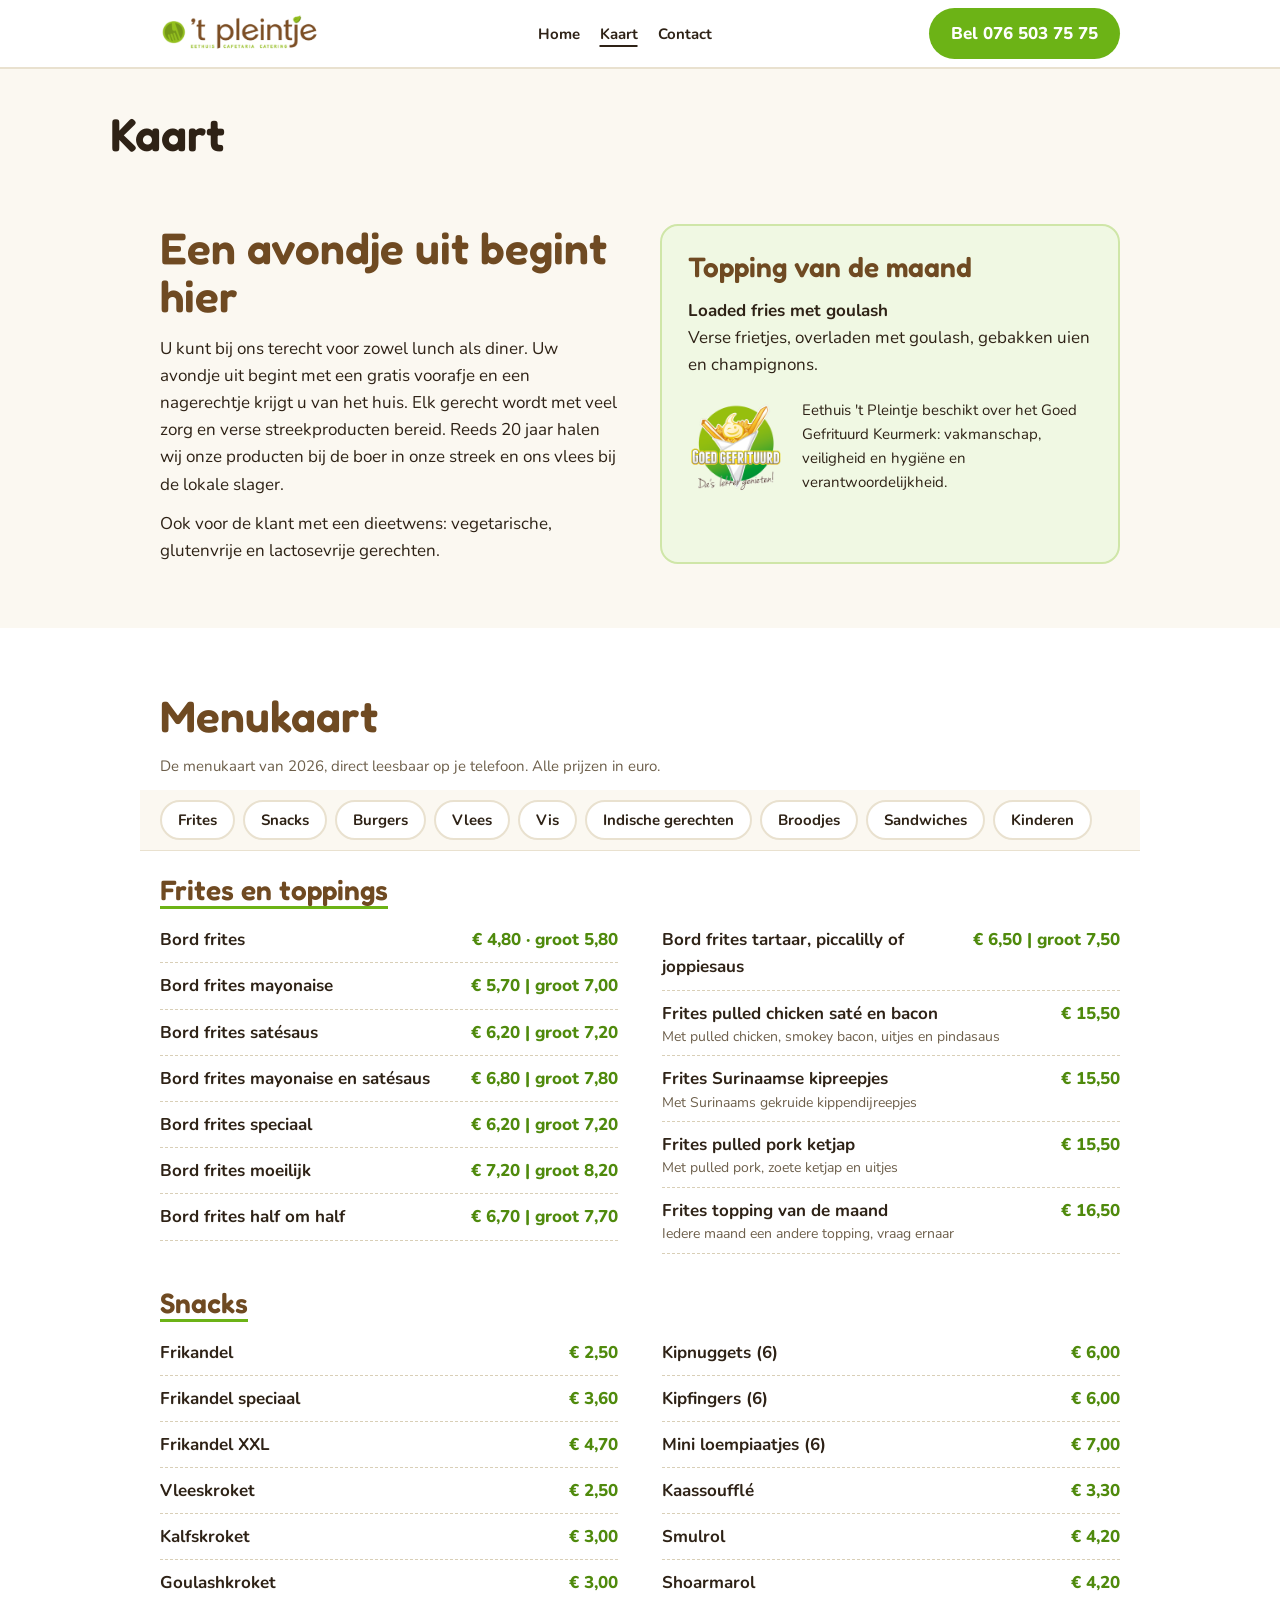
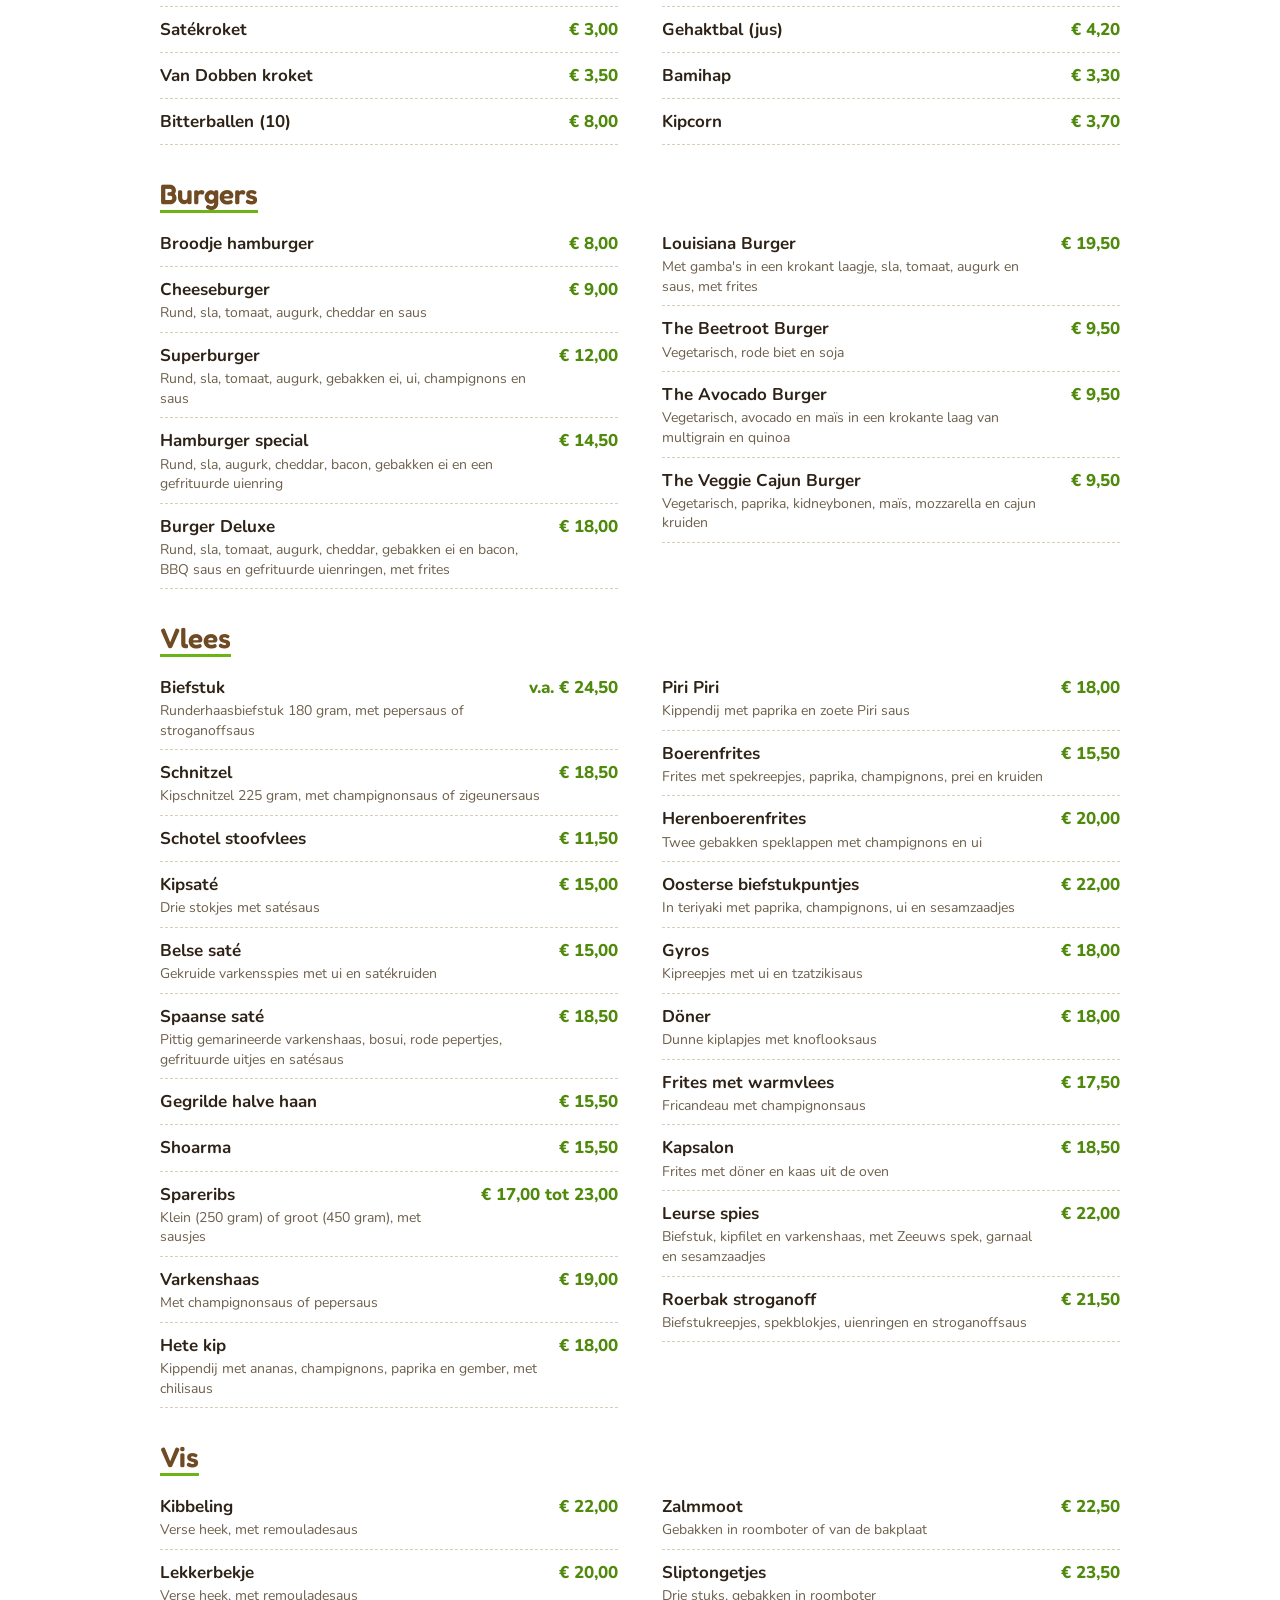
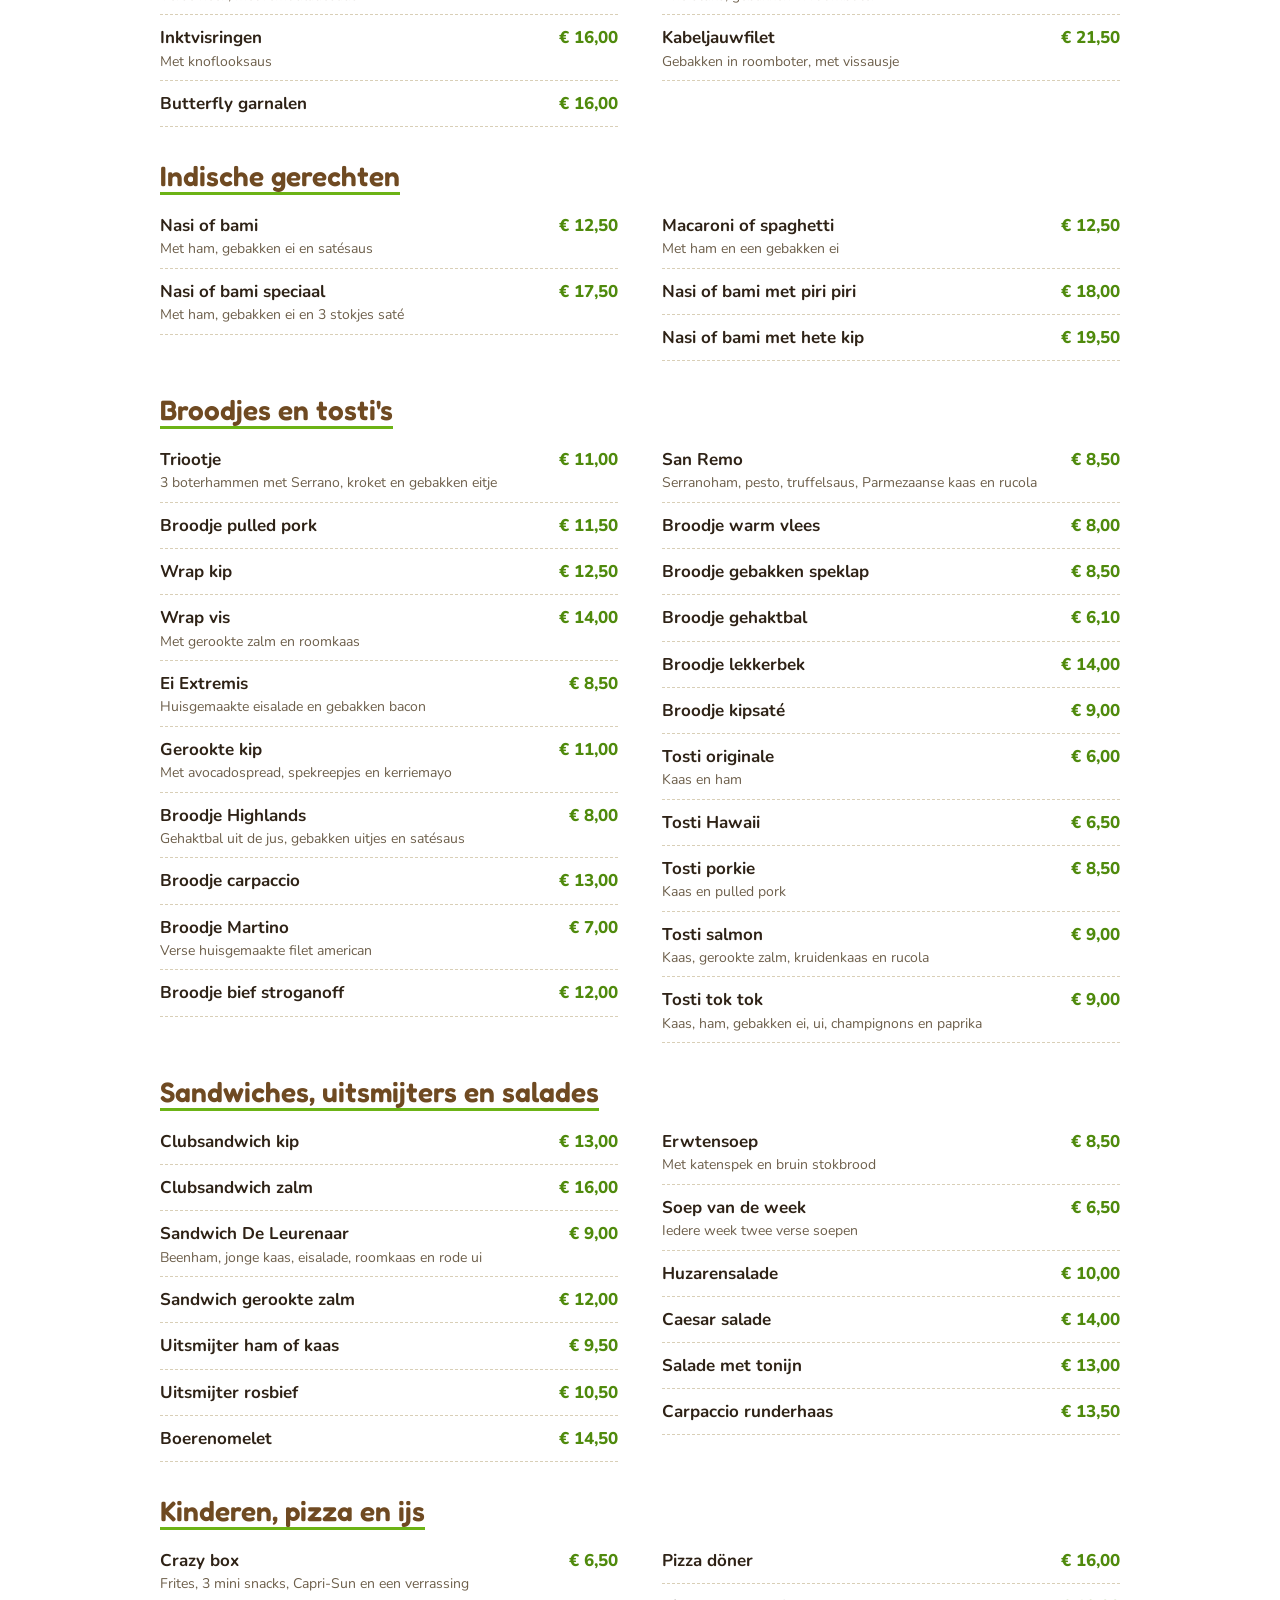
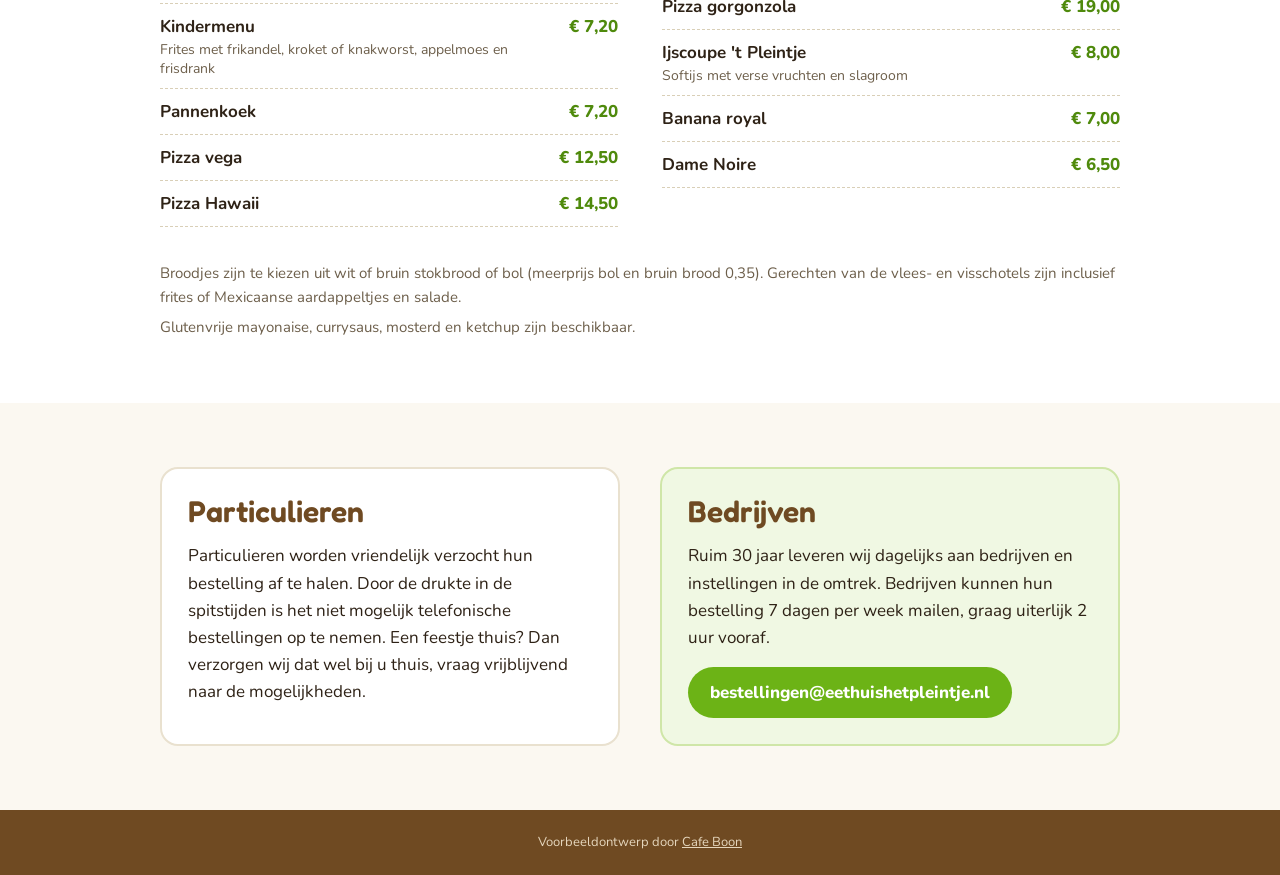
==== aanbod.html @ 77d81c23 "Website opgedeeld in meerdere pagina's" ====
<!doctype html>
<html lang="nl">
<head>
<meta charset="utf-8">
<meta name="viewport" content="width=device-width,initial-scale=1">
<title>Kaart | Eethuis 't Pleintje</title>
<meta name="description" content="Eethuis 't Pleintje aan het Van Bergenplein in Etten-Leur. Eethuis, cafetaria en catering sinds 1988, met de complete menukaart met prijzen en de openingstijden.">
<meta name="robots" content="noindex">
<meta property="og:title" content="Eethuis 't Pleintje, Etten-Leur">
<meta property="og:description" content="Vers. Verrassend. Veelzijdig. Eethuis, cafetaria en catering aan het Van Bergenplein.">
<meta property="og:image" content="https://eethuishetpleintje.cafeboon.com/images/og.jpg">
<link rel="icon" href="images/favicon.png">
<link rel="preconnect" href="https://fonts.googleapis.com"><link rel="preconnect" href="https://fonts.gstatic.com" crossorigin>
<link href="https://fonts.googleapis.com/css2?family=Fredoka:wght@500;600&family=Nunito:wght@400;700;800&display=swap" rel="stylesheet">
<link rel="stylesheet" href="style.css">
</head>
<body>
<div class="top"><div class="in"><a href="index.html"><img alt="'t Pleintje, eethuis, cafetaria, catering" height="42" src="images/logo.png" width="160"/></a>
<nav><a href="index.html">Home</a><a aria-current="page" href="aanbod.html">Kaart</a><a href="contact.html">Contact</a></nav>
<a class="btn" href="tel:+31765037575">Bel 076 503 75 75</a></div></div>
<div aria-label="Pagina's" class="sn-bar" role="navigation"><a class="sn-link" href="index.html">Home</a><a aria-current="page" class="sn-link" href="aanbod.html">Kaart</a><a class="sn-link" href="contact.html">Contact</a></div>
<div class="sn-head"><h1>Kaart</h1></div>
<section class="s"><div class="wrap two">
<div>
<h2>Een avondje uit begint hier</h2>
<p>U kunt bij ons terecht voor zowel lunch als diner. Uw avondje uit begint met een gratis voorafje en een nagerechtje krijgt u van het huis. Elk gerecht wordt met veel zorg en verse streekproducten bereid. Reeds 20 jaar halen wij onze producten bij de boer in onze streek en ons vlees bij de lokale slager.</p>
<p style="margin-top:12px">Ook voor de klant met een dieetwens: vegetarische, glutenvrije en lactosevrije gerechten.</p>
</div>
<div class="box g">
<h2 style="font-size:28px">Topping van de maand</h2>
<p><b>Loaded fries met goulash</b><br/>Verse frietjes, overladen met goulash, gebakken uien en champignons.</p>
<div class="keur" style="margin-top:20px"><img alt="Goed Gefrituurd keurmerk" height="96" src="images/keurmerk.png" width="96"/><p style="font-size:15px">Eethuis 't Pleintje beschikt over het Goed Gefrituurd Keurmerk: vakmanschap, veiligheid en hygiëne en verantwoordelijkheid.</p></div>
</div>
</div></section>
<section class="s" id="menukaart" style="background:#fff"><div class="wrap">
<h2>Menukaart</h2>
<p class="note" style="margin-bottom:12px">De menukaart van 2026, direct leesbaar op je telefoon. Alle prijzen in euro.</p>
<div class="tabs">
<a href="aanbod.html#friet">Frites</a><a href="aanbod.html#snacks">Snacks</a><a href="aanbod.html#burgers">Burgers</a><a href="aanbod.html#vlees">Vlees</a><a href="aanbod.html#vis">Vis</a><a href="aanbod.html#indisch">Indische gerechten</a><a href="aanbod.html#broodjes">Broodjes</a><a href="aanbod.html#lunch">Sandwiches</a><a href="aanbod.html#kids">Kinderen</a></div>
<section class="cat" id="friet"><h3>Frites en toppings</h3><ul><li><div><b>Bord frites</b></div><span>€ 4,80 · groot 5,80</span></li><li><div><b>Bord frites mayonaise</b></div><span>€ 5,70 | groot 7,00</span></li><li><div><b>Bord frites satésaus</b></div><span>€ 6,20 | groot 7,20</span></li><li><div><b>Bord frites mayonaise en satésaus</b></div><span>€ 6,80 | groot 7,80</span></li><li><div><b>Bord frites speciaal</b></div><span>€ 6,20 | groot 7,20</span></li><li><div><b>Bord frites moeilijk</b></div><span>€ 7,20 | groot 8,20</span></li><li><div><b>Bord frites half om half</b></div><span>€ 6,70 | groot 7,70</span></li><li><div><b>Bord frites tartaar, piccalilly of joppiesaus</b></div><span>€ 6,50 | groot 7,50</span></li><li><div><b>Frites pulled chicken saté en bacon</b><small>Met pulled chicken, smokey bacon, uitjes en pindasaus</small></div><span>€ 15,50</span></li><li><div><b>Frites Surinaamse kipreepjes</b><small>Met Surinaams gekruide kippendijreepjes</small></div><span>€ 15,50</span></li><li><div><b>Frites pulled pork ketjap</b><small>Met pulled pork, zoete ketjap en uitjes</small></div><span>€ 15,50</span></li><li><div><b>Frites topping van de maand</b><small>Iedere maand een andere topping, vraag ernaar</small></div><span>€ 16,50</span></li></ul></section>
<section class="cat" id="snacks"><h3>Snacks</h3><ul><li><div><b>Frikandel</b></div><span>€ 2,50</span></li><li><div><b>Frikandel speciaal</b></div><span>€ 3,60</span></li><li><div><b>Frikandel XXL</b></div><span>€ 4,70</span></li><li><div><b>Vleeskroket</b></div><span>€ 2,50</span></li><li><div><b>Kalfskroket</b></div><span>€ 3,00</span></li><li><div><b>Goulashkroket</b></div><span>€ 3,00</span></li><li><div><b>Satékroket</b></div><span>€ 3,00</span></li><li><div><b>Van Dobben kroket</b></div><span>€ 3,50</span></li><li><div><b>Bitterballen (10)</b></div><span>€ 8,00</span></li><li><div><b>Kipnuggets (6)</b></div><span>€ 6,00</span></li><li><div><b>Kipfingers (6)</b></div><span>€ 6,00</span></li><li><div><b>Mini loempiaatjes (6)</b></div><span>€ 7,00</span></li><li><div><b>Kaassoufflé</b></div><span>€ 3,30</span></li><li><div><b>Smulrol</b></div><span>€ 4,20</span></li><li><div><b>Shoarmarol</b></div><span>€ 4,20</span></li><li><div><b>Gehaktbal (jus)</b></div><span>€ 4,20</span></li><li><div><b>Bamihap</b></div><span>€ 3,30</span></li><li><div><b>Kipcorn</b></div><span>€ 3,70</span></li></ul></section>
<section class="cat" id="burgers"><h3>Burgers</h3><ul><li><div><b>Broodje hamburger</b></div><span>€ 8,00</span></li><li><div><b>Cheeseburger</b><small>Rund, sla, tomaat, augurk, cheddar en saus</small></div><span>€ 9,00</span></li><li><div><b>Superburger</b><small>Rund, sla, tomaat, augurk, gebakken ei, ui, champignons en saus</small></div><span>€ 12,00</span></li><li><div><b>Hamburger special</b><small>Rund, sla, augurk, cheddar, bacon, gebakken ei en een gefrituurde uienring</small></div><span>€ 14,50</span></li><li><div><b>Burger Deluxe</b><small>Rund, sla, tomaat, augurk, cheddar, gebakken ei en bacon, BBQ saus en gefrituurde uienringen, met frites</small></div><span>€ 18,00</span></li><li><div><b>Louisiana Burger</b><small>Met gamba's in een krokant laagje, sla, tomaat, augurk en saus, met frites</small></div><span>€ 19,50</span></li><li><div><b>The Beetroot Burger</b><small>Vegetarisch, rode biet en soja</small></div><span>€ 9,50</span></li><li><div><b>The Avocado Burger</b><small>Vegetarisch, avocado en maïs in een krokante laag van multigrain en quinoa</small></div><span>€ 9,50</span></li><li><div><b>The Veggie Cajun Burger</b><small>Vegetarisch, paprika, kidneybonen, maïs, mozzarella en cajun kruiden</small></div><span>€ 9,50</span></li></ul></section>
<section class="cat" id="vlees"><h3>Vlees</h3><ul><li><div><b>Biefstuk</b><small>Runderhaasbiefstuk 180 gram, met pepersaus of stroganoffsaus</small></div><span>v.a. € 24,50</span></li><li><div><b>Schnitzel</b><small>Kipschnitzel 225 gram, met champignonsaus of zigeunersaus</small></div><span>€ 18,50</span></li><li><div><b>Schotel stoofvlees</b></div><span>€ 11,50</span></li><li><div><b>Kipsaté</b><small>Drie stokjes met satésaus</small></div><span>€ 15,00</span></li><li><div><b>Belse saté</b><small>Gekruide varkensspies met ui en satékruiden</small></div><span>€ 15,00</span></li><li><div><b>Spaanse saté</b><small>Pittig gemarineerde varkenshaas, bosui, rode pepertjes, gefrituurde uitjes en satésaus</small></div><span>€ 18,50</span></li><li><div><b>Gegrilde halve haan</b></div><span>€ 15,50</span></li><li><div><b>Shoarma</b></div><span>€ 15,50</span></li><li><div><b>Spareribs</b><small>Klein (250 gram) of groot (450 gram), met sausjes</small></div><span>€ 17,00 tot 23,00</span></li><li><div><b>Varkenshaas</b><small>Met champignonsaus of pepersaus</small></div><span>€ 19,00</span></li><li><div><b>Hete kip</b><small>Kippendij met ananas, champignons, paprika en gember, met chilisaus</small></div><span>€ 18,00</span></li><li><div><b>Piri Piri</b><small>Kippendij met paprika en zoete Piri saus</small></div><span>€ 18,00</span></li><li><div><b>Boerenfrites</b><small>Frites met spekreepjes, paprika, champignons, prei en kruiden</small></div><span>€ 15,50</span></li><li><div><b>Herenboerenfrites</b><small>Twee gebakken speklappen met champignons en ui</small></div><span>€ 20,00</span></li><li><div><b>Oosterse biefstukpuntjes</b><small>In teriyaki met paprika, champignons, ui en sesamzaadjes</small></div><span>€ 22,00</span></li><li><div><b>Gyros</b><small>Kipreepjes met ui en tzatzikisaus</small></div><span>€ 18,00</span></li><li><div><b>Döner</b><small>Dunne kiplapjes met knoflooksaus</small></div><span>€ 18,00</span></li><li><div><b>Frites met warmvlees</b><small>Fricandeau met champignonsaus</small></div><span>€ 17,50</span></li><li><div><b>Kapsalon</b><small>Frites met döner en kaas uit de oven</small></div><span>€ 18,50</span></li><li><div><b>Leurse spies</b><small>Biefstuk, kipfilet en varkenshaas, met Zeeuws spek, garnaal en sesamzaadjes</small></div><span>€ 22,00</span></li><li><div><b>Roerbak stroganoff</b><small>Biefstukreepjes, spekblokjes, uienringen en stroganoffsaus</small></div><span>€ 21,50</span></li></ul></section>
<section class="cat" id="vis"><h3>Vis</h3><ul><li><div><b>Kibbeling</b><small>Verse heek, met remouladesaus</small></div><span>€ 22,00</span></li><li><div><b>Lekkerbekje</b><small>Verse heek, met remouladesaus</small></div><span>€ 20,00</span></li><li><div><b>Inktvisringen</b><small>Met knoflooksaus</small></div><span>€ 16,00</span></li><li><div><b>Butterfly garnalen</b></div><span>€ 16,00</span></li><li><div><b>Zalmmoot</b><small>Gebakken in roomboter of van de bakplaat</small></div><span>€ 22,50</span></li><li><div><b>Sliptongetjes</b><small>Drie stuks, gebakken in roomboter</small></div><span>€ 23,50</span></li><li><div><b>Kabeljauwfilet</b><small>Gebakken in roomboter, met vissausje</small></div><span>€ 21,50</span></li></ul></section>
<section class="cat" id="indisch"><h3>Indische gerechten</h3><ul><li><div><b>Nasi of bami</b><small>Met ham, gebakken ei en satésaus</small></div><span>€ 12,50</span></li><li><div><b>Nasi of bami speciaal</b><small>Met ham, gebakken ei en 3 stokjes saté</small></div><span>€ 17,50</span></li><li><div><b>Macaroni of spaghetti</b><small>Met ham en een gebakken ei</small></div><span>€ 12,50</span></li><li><div><b>Nasi of bami met piri piri</b></div><span>€ 18,00</span></li><li><div><b>Nasi of bami met hete kip</b></div><span>€ 19,50</span></li></ul></section>
<section class="cat" id="broodjes"><h3>Broodjes en tosti's</h3><ul><li><div><b>Triootje</b><small>3 boterhammen met Serrano, kroket en gebakken eitje</small></div><span>€ 11,00</span></li><li><div><b>Broodje pulled pork</b></div><span>€ 11,50</span></li><li><div><b>Wrap kip</b></div><span>€ 12,50</span></li><li><div><b>Wrap vis</b><small>Met gerookte zalm en roomkaas</small></div><span>€ 14,00</span></li><li><div><b>Ei Extremis</b><small>Huisgemaakte eisalade en gebakken bacon</small></div><span>€ 8,50</span></li><li><div><b>Gerookte kip</b><small>Met avocadospread, spekreepjes en kerriemayo</small></div><span>€ 11,00</span></li><li><div><b>Broodje Highlands</b><small>Gehaktbal uit de jus, gebakken uitjes en satésaus</small></div><span>€ 8,00</span></li><li><div><b>Broodje carpaccio</b></div><span>€ 13,00</span></li><li><div><b>Broodje Martino</b><small>Verse huisgemaakte filet american</small></div><span>€ 7,00</span></li><li><div><b>Broodje bief stroganoff</b></div><span>€ 12,00</span></li><li><div><b>San Remo</b><small>Serranoham, pesto, truffelsaus, Parmezaanse kaas en rucola</small></div><span>€ 8,50</span></li><li><div><b>Broodje warm vlees</b></div><span>€ 8,00</span></li><li><div><b>Broodje gebakken speklap</b></div><span>€ 8,50</span></li><li><div><b>Broodje gehaktbal</b></div><span>€ 6,10</span></li><li><div><b>Broodje lekkerbek</b></div><span>€ 14,00</span></li><li><div><b>Broodje kipsaté</b></div><span>€ 9,00</span></li><li><div><b>Tosti originale</b><small>Kaas en ham</small></div><span>€ 6,00</span></li><li><div><b>Tosti Hawaii</b></div><span>€ 6,50</span></li><li><div><b>Tosti porkie</b><small>Kaas en pulled pork</small></div><span>€ 8,50</span></li><li><div><b>Tosti salmon</b><small>Kaas, gerookte zalm, kruidenkaas en rucola</small></div><span>€ 9,00</span></li><li><div><b>Tosti tok tok</b><small>Kaas, ham, gebakken ei, ui, champignons en paprika</small></div><span>€ 9,00</span></li></ul></section>
<section class="cat" id="lunch"><h3>Sandwiches, uitsmijters en salades</h3><ul><li><div><b>Clubsandwich kip</b></div><span>€ 13,00</span></li><li><div><b>Clubsandwich zalm</b></div><span>€ 16,00</span></li><li><div><b>Sandwich De Leurenaar</b><small>Beenham, jonge kaas, eisalade, roomkaas en rode ui</small></div><span>€ 9,00</span></li><li><div><b>Sandwich gerookte zalm</b></div><span>€ 12,00</span></li><li><div><b>Uitsmijter ham of kaas</b></div><span>€ 9,50</span></li><li><div><b>Uitsmijter rosbief</b></div><span>€ 10,50</span></li><li><div><b>Boerenomelet</b></div><span>€ 14,50</span></li><li><div><b>Erwtensoep</b><small>Met katenspek en bruin stokbrood</small></div><span>€ 8,50</span></li><li><div><b>Soep van de week</b><small>Iedere week twee verse soepen</small></div><span>€ 6,50</span></li><li><div><b>Huzarensalade</b></div><span>€ 10,00</span></li><li><div><b>Caesar salade</b></div><span>€ 14,00</span></li><li><div><b>Salade met tonijn</b></div><span>€ 13,00</span></li><li><div><b>Carpaccio runderhaas</b></div><span>€ 13,50</span></li></ul></section>
<section class="cat" id="kids"><h3>Kinderen, pizza en ijs</h3><ul><li><div><b>Crazy box</b><small>Frites, 3 mini snacks, Capri-Sun en een verrassing</small></div><span>€ 6,50</span></li><li><div><b>Kindermenu</b><small>Frites met frikandel, kroket of knakworst, appelmoes en frisdrank</small></div><span>€ 7,20</span></li><li><div><b>Pannenkoek</b></div><span>€ 7,20</span></li><li><div><b>Pizza vega</b></div><span>€ 12,50</span></li><li><div><b>Pizza Hawaii</b></div><span>€ 14,50</span></li><li><div><b>Pizza döner</b></div><span>€ 16,00</span></li><li><div><b>Pizza gorgonzola</b></div><span>€ 19,00</span></li><li><div><b>Ijscoupe 't Pleintje</b><small>Softijs met verse vruchten en slagroom</small></div><span>€ 8,00</span></li><li><div><b>Banana royal</b></div><span>€ 7,00</span></li><li><div><b>Dame Noire</b></div><span>€ 6,50</span></li></ul></section><p class="note">Broodjes zijn te kiezen uit wit of bruin stokbrood of bol (meerprijs bol en bruin brood 0,35). Gerechten van de vlees- en visschotels zijn inclusief frites of Mexicaanse aardappeltjes en salade.</p>
<p class="note">Glutenvrije mayonaise, currysaus, mosterd en ketchup zijn beschikbaar.</p>
</div></section>
<section class="s" id="bestellen"><div class="wrap two">
<div class="box">
<h2 style="font-size:30px">Particulieren</h2>
<p>Particulieren worden vriendelijk verzocht hun bestelling af te halen. Door de drukte in de spitstijden is het niet mogelijk telefonische bestellingen op te nemen. Een feestje thuis? Dan verzorgen wij dat wel bij u thuis, vraag vrijblijvend naar de mogelijkheden.</p>
</div>
<div class="box g">
<h2 style="font-size:30px">Bedrijven</h2>
<p>Ruim 30 jaar leveren wij dagelijks aan bedrijven en instellingen in de omtrek. Bedrijven kunnen hun bestelling 7 dagen per week mailen, graag uiterlijk 2 uur vooraf.</p>
<p style="margin-top:16px"><a class="btn" href="mailto:bestellingen@eethuishetpleintje.nl">bestellingen@eethuishetpleintje.nl</a></p>
</div>
</div></section>
<footer>Voorbeeldontwerp door <a href="https://cafeboon.com">Cafe Boon</a></footer>
</body></html>
---- style.css ----
:root{--g:#6cb316;--gd:#4f8a0c;--br:#6f4a22;--cream:#fbf8f1;--ink:#2e2216}
*{box-sizing:border-box;margin:0}
html{scroll-behavior:smooth;scroll-padding-top:70px}
body{background:var(--cream);color:var(--ink);font:17px/1.6 'Nunito',system-ui,sans-serif}
img{display:block;max-width:100%}a{color:inherit}
h1,h2,h3{font-family:'Fredoka',sans-serif;font-weight:600;line-height:1.1;color:var(--br)}
.top{position:sticky;top:0;z-index:10;background:#fff;border-bottom:2px solid #e9e1cf}
.top .in{max-width:1000px;margin:auto;padding:8px 20px;display:flex;align-items:center;justify-content:space-between;gap:12px}
.top img{height:42px;width:auto}
.top nav{display:flex;gap:20px;font-weight:700;font-size:15px}.top nav a{text-decoration:none}
.btn{display:inline-block;background:var(--g);color:#fff;font-weight:800;text-decoration:none;padding:12px 22px;border-radius:999px}
.btn.b{background:var(--br)}
.hero{background:#fff;text-align:center;padding:48px 20px 0;overflow:hidden}
.hero .logo{width:min(560px,86vw);margin:0 auto 12px}
.hero h1{font-size:clamp(34px,7vw,64px);color:var(--gd);margin-bottom:12px}
.hero p{max-width:560px;margin:0 auto 24px;font-size:19px}
.btns{display:flex;gap:10px;justify-content:center;flex-wrap:wrap}
.pics{display:flex;justify-content:center;gap:10px;margin-top:40px}
.pics img{height:240px;width:auto;object-fit:cover;border-radius:14px 14px 0 0}
.open{background:var(--g);color:#fff;font-weight:800;text-align:center;padding:14px 20px}
.open span{margin:0 14px;display:inline-block}
.wrap{max-width:1000px;margin:auto;padding:0 20px}
section.s{padding:64px 0}
h2{font-size:clamp(30px,5vw,44px);margin-bottom:14px}
.two{display:grid;grid-template-columns:1fr 1fr;gap:40px}
.box{background:#fff;border:2px solid #e9e1cf;border-radius:18px;padding:26px}
.box.g{background:#f0f8e3;border-color:#cfe6a8}
.tabs{position:sticky;top:59px;z-index:9;background:var(--cream);display:flex;gap:8px;overflow-x:auto;padding:10px 20px;border-bottom:1px solid #e9e1cf;margin:0 -20px 24px;scrollbar-width:none}
.tabs a{white-space:nowrap;background:#fff;border:2px solid #e9e1cf;padding:6px 16px;border-radius:999px;text-decoration:none;font-weight:700;font-size:15px}
.cat{margin-bottom:34px}
.cat h3{font-size:28px;border-bottom:3px solid var(--g);display:inline-block;margin-bottom:8px}
.cat ul{list-style:none;padding:0;columns:2;column-gap:44px}
.cat li{display:flex;justify-content:space-between;gap:14px;padding:9px 0;border-bottom:1px dashed #d9cfb7;break-inside:avoid}
.cat li small{display:block;color:#6d5f4b;font-size:14px;line-height:1.4}
.cat li span{font-weight:800;white-space:nowrap;color:var(--gd)}
.note{font-size:15px;color:#6d5f4b;margin-top:6px}
table{width:100%;border-collapse:collapse}td{padding:8px 0;border-bottom:1px solid #e9e1cf}td:last-child{text-align:right;font-weight:800}
.keur{display:flex;gap:18px;align-items:center}.keur img{width:96px;flex:none}
footer{background:var(--br);color:#e5d6bd;text-align:center;font-size:13px;padding:22px}footer a{color:#e5d6bd}
@media(max-width:760px){.two{grid-template-columns:minmax(0,1fr)}.top nav{display:none}.cat ul{columns:1}section.s{padding:44px 0}.pics img{height:150px}.pics img:nth-child(n+4){display:none}.keur{flex-direction:column;align-items:flex-start}}
/* sitenav:start */
.sn-bar{display:none;gap:6px;overflow-x:auto;white-space:nowrap;-webkit-overflow-scrolling:touch;padding:8px 12px;background:inherit;color:inherit;font:inherit;line-height:1.2;border-bottom:1px solid rgba(128,128,128,.35);box-sizing:border-box;max-width:100%}
.sn-bar a.sn-link{flex:0 0 auto;padding:9px 15px;border-radius:999px;color:inherit;text-decoration:none;font-size:15px;font-weight:600;letter-spacing:0;text-transform:none;margin:0}
.sn-bar a.sn-link[aria-current="page"]{background:rgba(128,128,128,.2);box-shadow:inset 0 -2px 0 currentColor}
@media(max-width:760px){.sn-bar{display:flex}}
nav a[aria-current="page"]:not(.cta):not(.btn):not(.call){text-decoration:underline;text-underline-offset:6px;text-decoration-thickness:2px}
.sn-head{max-width:1100px;margin:0 auto;padding:40px 20px 0;box-sizing:border-box}
.sn-head h1{margin:0;color:inherit;font-size:clamp(30px,5vw,46px);line-height:1.1}
.sn-cards{max-width:1100px;margin:0 auto;padding:40px 20px;display:grid;grid-template-columns:repeat(auto-fit,minmax(230px,1fr));gap:16px;box-sizing:border-box}
.sn-card{display:block;padding:20px 22px;border:1px solid rgba(128,128,128,.45);border-radius:10px;background:rgba(128,128,128,.07);color:inherit;text-decoration:none;min-width:0}
.sn-card strong{display:block;font-size:1.25em;margin:0 0 6px;color:inherit}
.sn-card span{display:block;opacity:.8;font-size:.95em;line-height:1.4}
.sn-card:hover,.sn-card:focus-visible{border-color:currentColor}
/* sitenav:end */
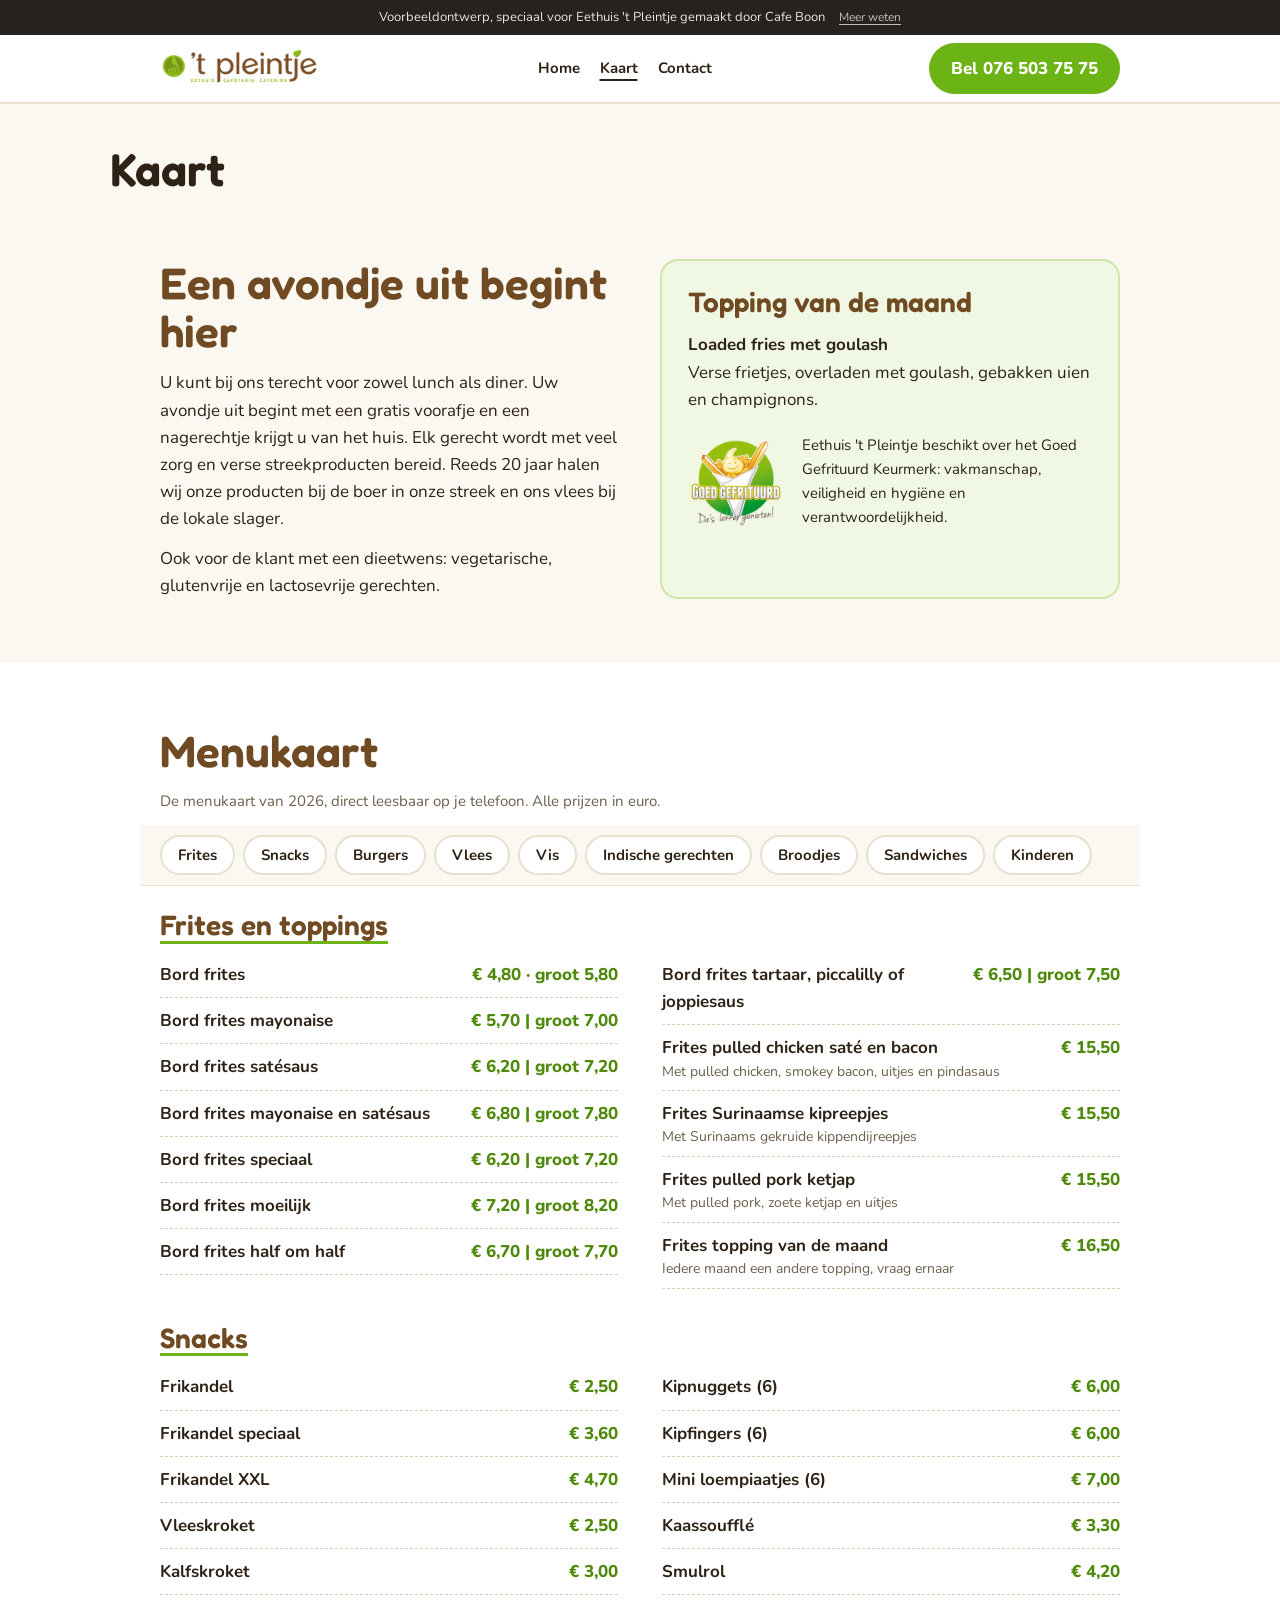
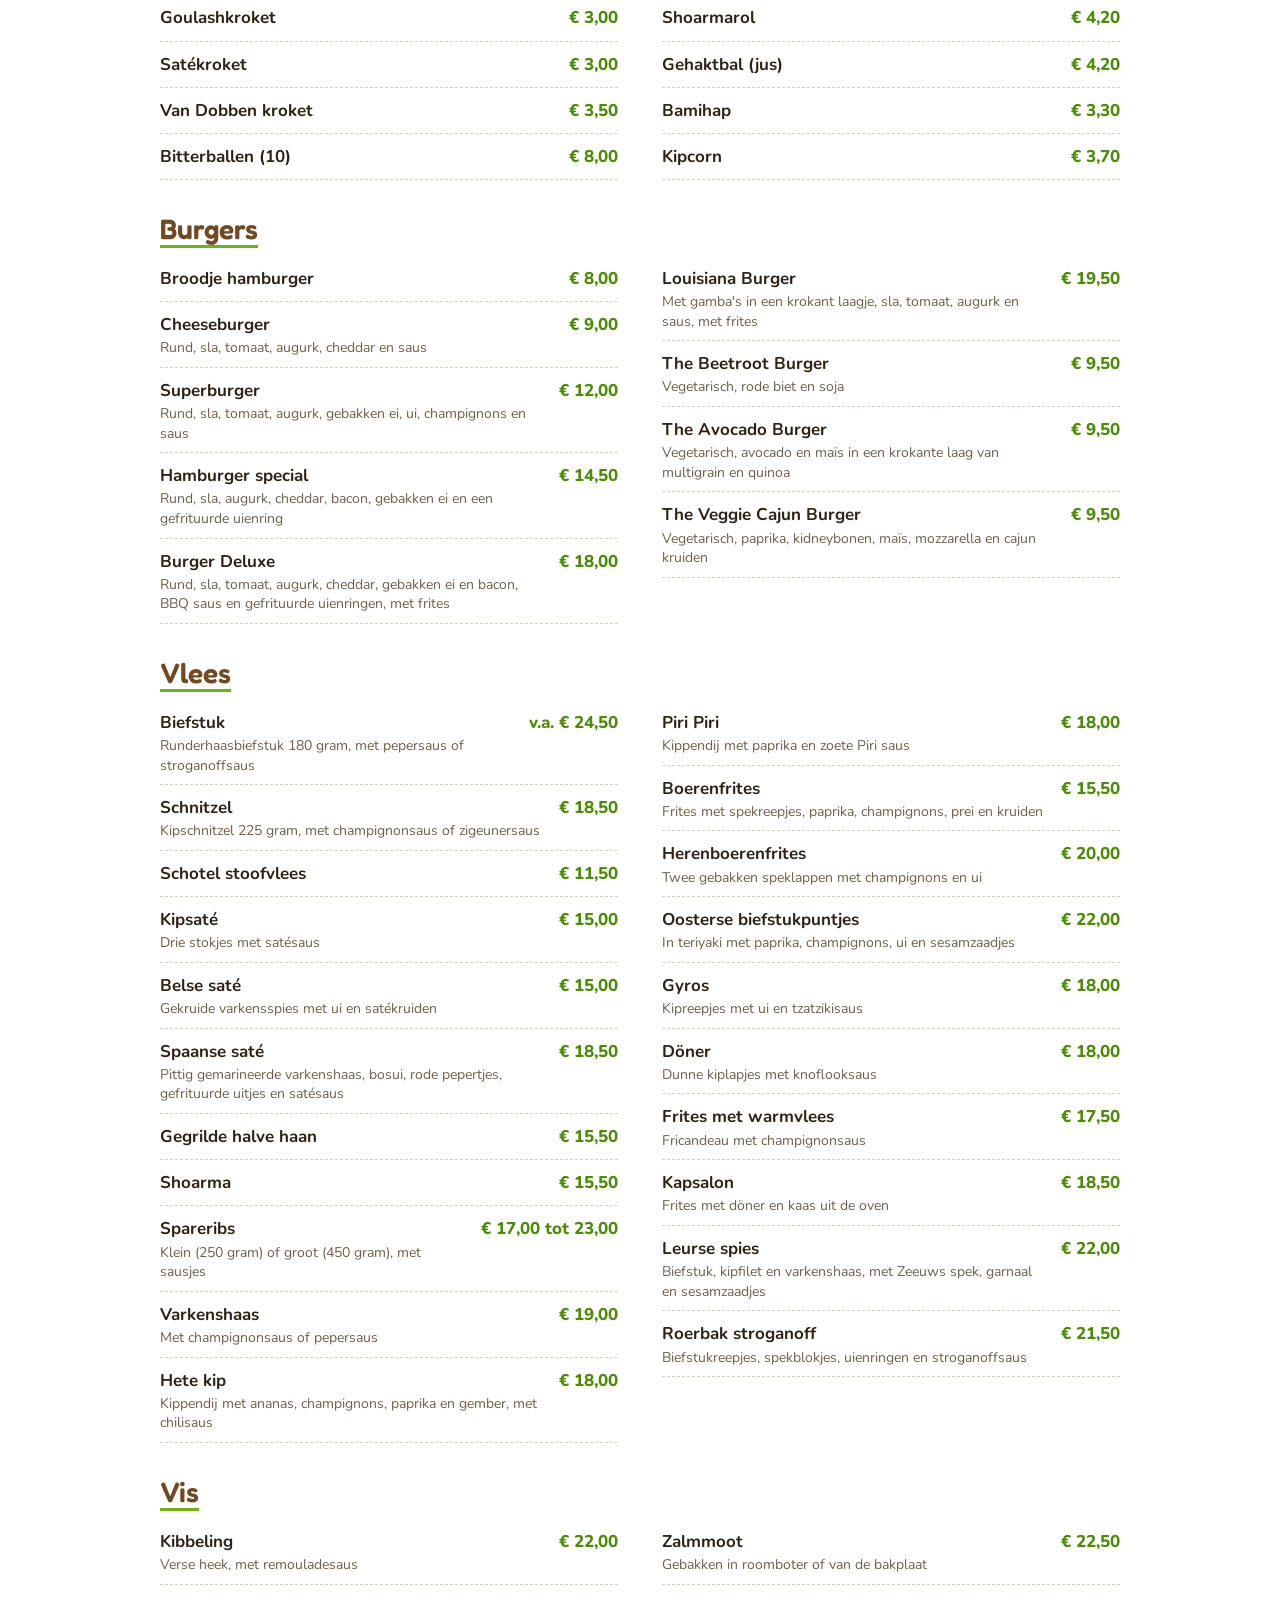
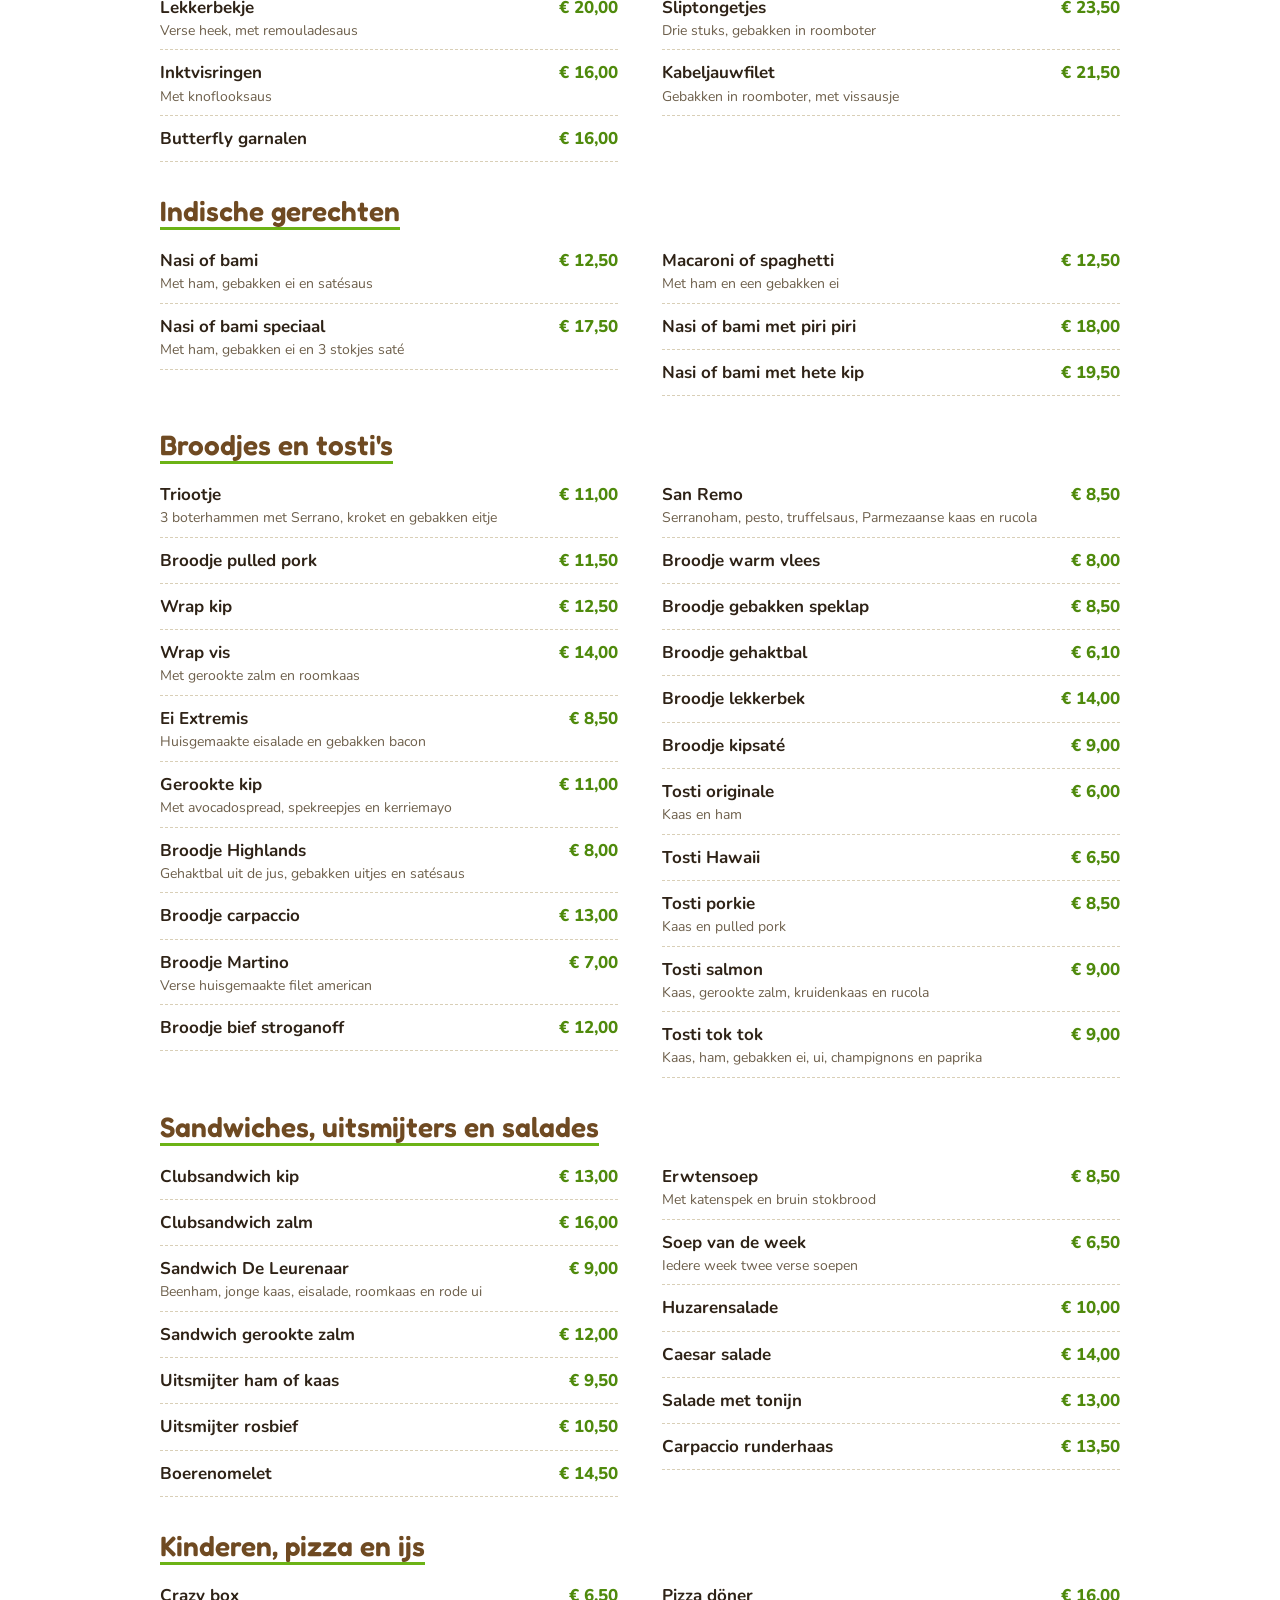
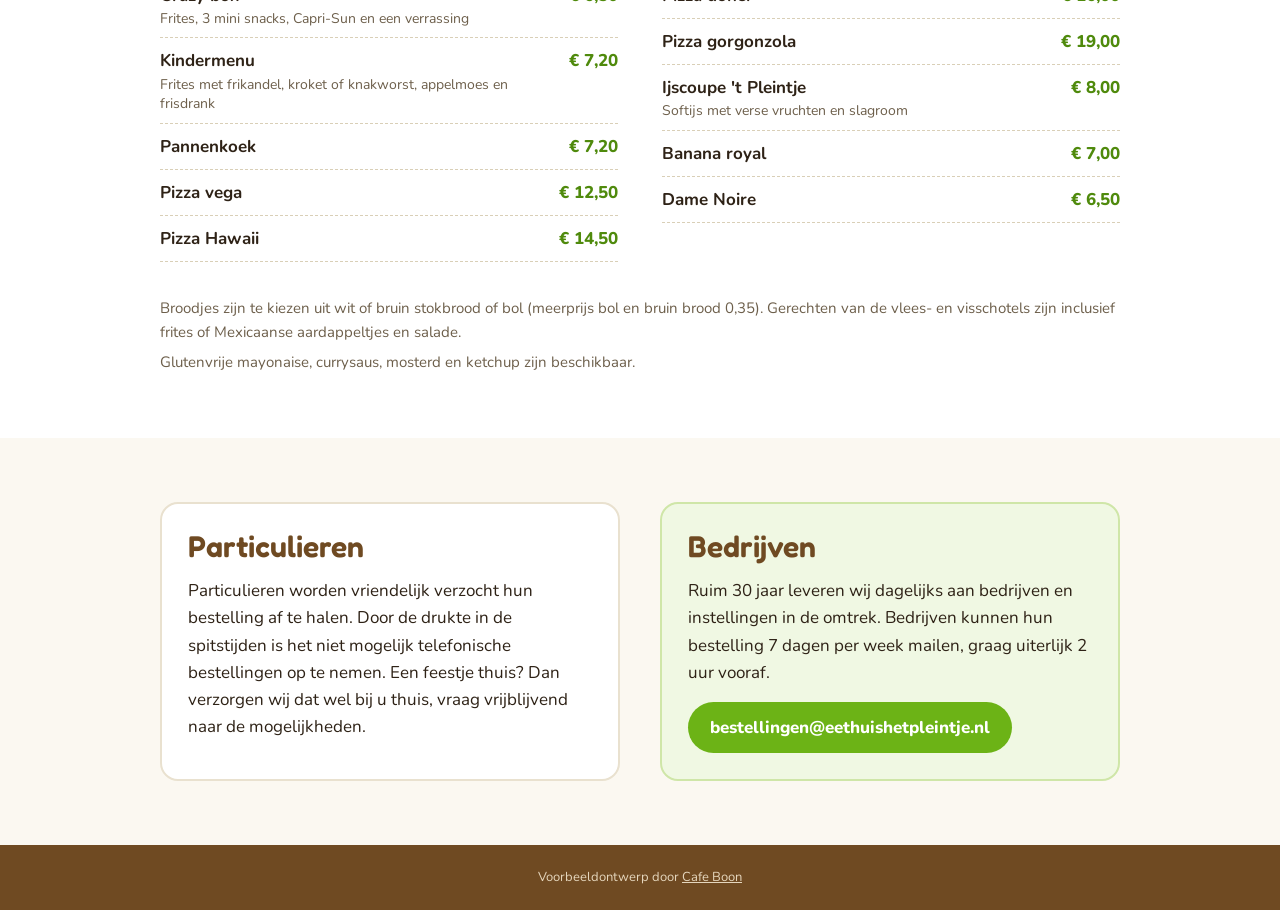
==== commit 2b05c31f: "Werkende formulieren voor afspraken en aanvragen" ====
--- a/aanbod.html
+++ b/aanbod.html
@@ -15,6 +15,7 @@
 <link rel="stylesheet" href="style.css">
 </head>
 <body>
+<div class="vb-banner" role="note"><span>Voorbeeldontwerp, speciaal voor Eethuis 't Pleintje gemaakt door Cafe Boon</span><a href="https://cafeboon.com">Meer weten</a></div>
 <div class="top"><div class="in"><a href="index.html"><img alt="'t Pleintje, eethuis, cafetaria, catering" height="42" src="images/logo.png" width="160"/></a>
 <nav><a href="index.html">Home</a><a aria-current="page" href="aanbod.html">Kaart</a><a href="contact.html">Contact</a></nav>
 <a class="btn" href="tel:+31765037575">Bel 076 503 75 75</a></div></div>
--- a/style.css
+++ b/style.css
@@ -52,3 +52,31 @@
 .sn-card span{display:block;opacity:.8;font-size:.95em;line-height:1.4}
 .sn-card:hover,.sn-card:focus-visible{border-color:currentColor}
 /* sitenav:end */
+/* voorbeeld-formulier:start */
+@layer sn{.sn-form button.btn{border:0;font:inherit;cursor:pointer;line-height:1.2}}
+.sn-formsec{padding:36px 0 72px}
+.sn-formwrap{max-width:1100px;margin:0 auto;padding:0 20px;box-sizing:border-box}
+.sn-formwrap>h2{margin:0 0 12px}
+.sn-formwrap>.sn-lead,.sn-formwrap>.sn-form,.sn-formwrap>.sn-done{max-width:720px}
+.sn-formwrap .sn-lead{margin:0 0 24px;opacity:.85}
+.sn-form{display:grid;grid-template-columns:1fr 1fr;gap:16px}
+.sn-field{display:flex;flex-direction:column;gap:6px;min-width:0;text-align:left}
+.sn-field.full{grid-column:1/-1}
+.sn-field label{font-size:14px;font-weight:600}
+.sn-field input,.sn-field select,.sn-field textarea{font:inherit;font-size:16px;line-height:1.4;color:inherit;background:rgba(128,128,128,.12);border:1px solid rgba(128,128,128,.55);border-radius:8px;padding:11px 12px;width:100%;box-sizing:border-box;min-width:0;max-width:100%;-webkit-appearance:none;appearance:none}
+.sn-field select{background-image:linear-gradient(45deg,transparent 50%,currentColor 50%),linear-gradient(135deg,currentColor 50%,transparent 50%);background-position:calc(100% - 20px) 50%,calc(100% - 15px) 50%;background-size:5px 5px;background-repeat:no-repeat;padding-right:38px}
+.sn-field select option{color:#111;background:#fff}
+.sn-field textarea{resize:vertical}
+.sn-field input:focus,.sn-field select:focus,.sn-field textarea:focus{outline:2px solid currentColor;outline-offset:1px}
+.sn-done{padding:28px;border:1px solid rgba(128,128,128,.55);border-radius:12px;background:rgba(128,128,128,.1)}
+.sn-done h2{margin:0 0 10px}
+.sn-done p{margin:0}
+.sn-done a{text-decoration:underline;text-underline-offset:3px;font-weight:600}
+.sn-formlink{padding:0 0 56px}
+@media(max-width:640px){.sn-form{grid-template-columns:1fr}.sn-formsec{padding:24px 0 56px}}
+/* voorbeeld-formulier:end */
+/* voorbeeldbanner:start */
+.vb-banner{display:flex;flex-wrap:wrap;justify-content:center;align-items:baseline;gap:2px 14px;padding:8px 16px;background:#26231f;color:#e9e6df;font-size:13px;line-height:1.45;letter-spacing:0;text-transform:none;font-weight:400;text-align:center;position:relative;z-index:1000}
+.vb-banner a{color:inherit;opacity:.8;text-decoration:underline;text-underline-offset:3px;font-size:12px;font-weight:400;white-space:nowrap;letter-spacing:0;text-transform:none}
+.vb-banner a:hover{opacity:1}
+/* voorbeeldbanner:end */
